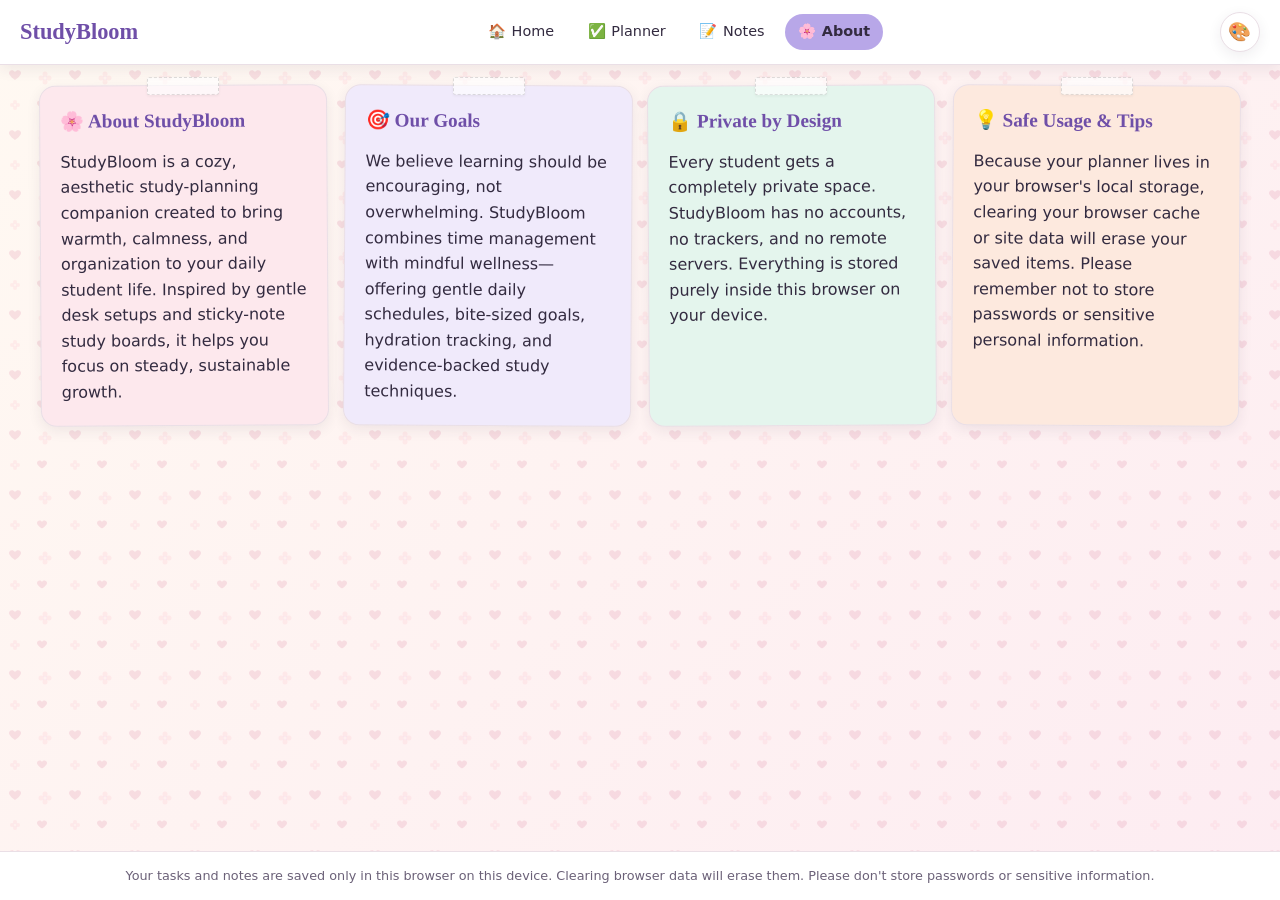
==== about.html @ 866d0c66 "Updated project with ongoing progress" ====
<!DOCTYPE html>
<html lang="en" data-theme="soft-pastel">
<head>
  <meta charset="UTF-8" />
  <meta http-equiv="X-UA-Compatible" content="IE=edge" />
  <meta name="viewport" content="width=device-width, initial-scale=1.0" />
  <meta http-equiv="Content-Security-Policy" content="default-src 'self'; script-src 'self'; style-src 'self'; img-src 'self' data:; connect-src 'none'; base-uri 'self'; form-action 'self';" />
  <title>StudyBloom – About</title>
  <link rel="stylesheet" href="css/base.css" />
  <link rel="stylesheet" href="css/themes.css" />
  <script src="js/theme.js"></script>
</head>
<body>
  <a class="skip-link" href="#main-content">Skip to main content</a>
  <header>
    <h1>StudyBloom</h1>
    <nav>
      <a href="index.html"><span aria-hidden="true">🏠</span> Home</a>
      <a href="planner.html"><span aria-hidden="true">✅</span> Planner</a>
      <a href="notes.html"><span aria-hidden="true">📝</span> Notes</a>
      <a href="about.html" aria-current="page"><span aria-hidden="true">🌸</span> About</a>
    </nav>
    <div id="theme-picker" class="theme-picker"></div>
  </header>
  <main id="main-content" role="main">
    <div class="notes-grid">
      <article class="note note-pink">
        <h2>🌸 About StudyBloom</h2>
        <p>StudyBloom is a cozy, aesthetic study-planning companion created to bring warmth, calmness, and organization to your daily student life. Inspired by gentle desk setups and sticky-note study boards, it helps you focus on steady, sustainable growth.</p>
      </article>

      <article class="note note-lavender">
        <h2>🎯 Our Goals</h2>
        <p>We believe learning should be encouraging, not overwhelming. StudyBloom combines time management with mindful wellness—offering gentle daily schedules, bite-sized goals, hydration tracking, and evidence-backed study techniques.</p>
      </article>

      <article class="note note-mint">
        <h2>🔒 Private by Design</h2>
        <p>Every student gets a completely private space. StudyBloom has no accounts, no trackers, and no remote servers. Everything is stored purely inside this browser on your device.</p>
      </article>

      <article class="note note-peach">
        <h2>💡 Safe Usage & Tips</h2>
        <p>Because your planner lives in your browser's local storage, clearing your browser cache or site data will erase your saved items. Please remember not to store passwords or sensitive personal information.</p>
      </article>
    </div>
  </main>
  <footer>
    <p>Your tasks and notes are saved only in this browser on this device. Clearing browser data will erase them. Please don't store passwords or sensitive information.</p>
  </footer>
  <noscript>StudyBloom needs JavaScript to work.</noscript>
</body>
</html>
---- css/base.css ----
/* css/base.css – Layout, components, sticky-note board, responsive rules */

*, *::before, *::after { box-sizing: border-box; margin: 0; padding: 0; }

:focus-visible { outline: 3px solid var(--color-heading); outline-offset: 2px; }

@media (prefers-reduced-motion: reduce) {
  *, *::before, *::after { animation-duration: .01ms !important; transition-duration: .01ms !important; }
  .note { transform: none !important; }
}

/* ── Form actions & hints ─────────────────────────────────── */
.form-actions { display: flex; justify-content: flex-start; gap: .5rem; flex-wrap: wrap; margin-top: .5rem; }
.timer-hint { font-size: .75rem; color: var(--color-text-muted); margin-top: .5rem; }

/* ── Base ─────────────────────────────────────────────────── */
html { font-size: 16px; }

body {
  font-family: system-ui, -apple-system, sans-serif;
  background: var(--bg-grad, var(--color-bg));
  color: var(--color-text);
  min-height: 100vh;
  display: flex;
  flex-direction: column;
  line-height: 1.6;
  position: relative;
}

body::before {
  content: "";
  position: fixed;
  inset: 0;
  z-index: -1;
  pointer-events: none;
  background-image: var(--wallpaper);
  background-repeat: repeat;
}

/* ── Skip link ────────────────────────────────────────────── */
.skip-link {
  position: absolute; top: -50px; left: 10px;
  background: var(--color-heading); color: #FFFFFF;
  padding: .5rem 1rem; z-index: 9999; border-radius: var(--radius);
  text-decoration: none; font-weight: 600;
  transition: top .15s ease;
}
.skip-link:focus { top: 10px; }

/* ── Header ───────────────────────────────────────────────── */
header {
  background: var(--color-surface);
  border-bottom: 1px solid var(--color-border);
  padding: .75rem 1.25rem;
  display: flex; align-items: center; justify-content: space-between;
  gap: .75rem;
  box-shadow: var(--shadow);
  position: sticky; top: 0; z-index: 100;
}

header h1 {
  font-family: "Segoe Print", "Bradley Hand", "Chalkboard SE", "Comic Sans MS", cursive;
  font-size: 1.4rem;
  color: var(--color-heading);
}

nav { display: flex; gap: .5rem; align-items: center; }

nav a {
  color: var(--color-text);
  text-decoration: none;
  padding: .4rem .8rem;
  border-radius: 99px;
  font-size: .9rem;
  font-weight: 500;
  display: inline-flex; align-items: center; gap: .35rem;
  transition: background .15s, color .15s;
}
nav a:hover { background: var(--color-border); }
nav a[aria-current="page"] {
  background: var(--color-primary);
  color: var(--color-primary-fg);
  font-weight: 600;
}

/* ── Theme Picker Popover ─────────────────────────────────── */
.theme-picker { position: relative; }

.theme-picker-btn {
  width: 40px; height: 40px; border-radius: 50%;
  border: 1.5px solid var(--color-border);
  background: var(--color-surface);
  color: var(--color-text);
  cursor: pointer;
  display: inline-flex; align-items: center; justify-content: center;
  font-size: 1.15rem;
  box-shadow: var(--shadow);
  transition: transform .15s;
}
.theme-picker-btn:hover { transform: scale(1.05); }

.theme-popover {
  position: absolute; right: 0; top: calc(100% + 8px);
  background: var(--color-surface);
  border: 1px solid var(--color-border);
  border-radius: 14px;
  padding: .5rem;
  box-shadow: 0 10px 25px rgba(0,0,0,.12);
  z-index: 1000;
  min-width: 180px;
  display: flex; flex-direction: column; gap: .25rem;
}
.theme-popover[hidden] { display: none !important; }

.theme-opt-btn {
  display: flex; align-items: center; gap: .6rem;
  border: none; background: transparent;
  padding: .45rem .75rem;
  border-radius: 8px; cursor: pointer;
  color: var(--color-text); font-size: .85rem; font-weight: 500;
  width: 100%; text-align: left;
}
.theme-opt-btn:hover { background: var(--color-accent); }
.theme-opt-btn .swatch {
  width: 18px; height: 18px; border-radius: 50%;
  border: 1px solid var(--color-border); flex-shrink: 0;
}
.theme-opt-btn .theme-check { margin-left: auto; font-weight: bold; color: var(--color-heading); }

/* ── Main & Board Layout ──────────────────────────────────── */
main {
  flex: 1;
  padding: 1.25rem;
  max-width: 1240px;
  width: 100%;
  margin: 0 auto;
}

/* Board grid on desktop */
.board {
  display: grid;
  grid-template-columns: 280px 1fr 320px;
  grid-template-areas:
    "today     schedule  wellness"
    "goals     schedule  quote"
    "technique schedule  timer"
    ".         schedule  tasks";
  gap: 1.25rem;
  align-items: start;
}

@media (max-width: 1080px) {
  .board {
    grid-template-columns: 1fr 1fr;
    grid-template-areas:
      "today     wellness"
      "schedule  schedule"
      "goals     quote"
      "technique timer"
      "tasks     tasks";
  }
}

@media (max-width: 720px) {
  .board {
    grid-template-columns: 1fr;
    display: flex;
    flex-direction: column;
    gap: 1.25rem;
  }
}

.board-area-today     { grid-area: today; }
.board-area-schedule  { grid-area: schedule; }
.board-area-goals     { grid-area: goals; }
.board-area-wellness  { grid-area: wellness; }
.board-area-quote     { grid-area: quote; }
.board-area-technique { grid-area: technique; }
.board-area-timer     { grid-area: timer; }
.board-area-tasks     { grid-area: tasks; }

/* ── Reusable Sticky-Note Paper Style ──────────────────────── */
.note, .widget {
  background: var(--color-surface);
  border: 1px solid var(--color-border);
  border-radius: var(--radius);
  padding: 1.25rem;
  box-shadow: var(--shadow);
  position: relative;
  transition: transform .2s ease, box-shadow .2s ease;
}

/* Washi tape strip on top center */
.note::before {
  content: "";
  position: absolute;
  top: -9px;
  left: 50%;
  transform: translateX(-50%);
  width: 72px;
  height: 18px;
  background: rgba(255, 255, 255, 0.65);
  border: 1px dashed rgba(80, 80, 80, 0.2);
  border-radius: 2px;
  box-shadow: 0 1px 3px rgba(0,0,0,0.06);
  z-index: 2;
  pointer-events: none;
}

@media (min-width: 1024px) {
  .note:nth-child(odd) { transform: rotate(-0.35deg); }
  .note:nth-child(even) { transform: rotate(0.35deg); }
  .note:hover { transform: rotate(0deg) translateY(-2px); box-shadow: 0 8px 20px rgba(0,0,0,.12); }
}

/* Note Tint Variations */
.note-pink     { background: var(--note-pink); }
.note-lavender { background: var(--note-lavender); }
.note-mint     { background: var(--note-mint); }
.note-yellow   { background: var(--note-yellow); }
.note-blue     { background: var(--note-blue); }
.note-peach    { background: var(--note-peach); }

.note h2, .widget h2 {
  font-family: "Segoe Print", "Bradley Hand", "Chalkboard SE", "Comic Sans MS", cursive;
  font-size: 1.2rem;
  font-weight: 700;
  color: var(--color-heading);
  margin-bottom: .75rem;
  display: flex; align-items: center; gap: .4rem;
}

/* ── Today Note ────────────────────────────────────────────── */
.today-weekday {
  font-family: "Segoe Print", "Bradley Hand", "Chalkboard SE", "Comic Sans MS", cursive;
  font-size: 2rem;
  line-height: 1.2;
  color: var(--color-heading);
  font-weight: 700;
}
.today-date {
  font-size: .95rem;
  color: var(--color-text-muted);
  margin-bottom: .4rem;
}
.today-greeting {
  font-size: 1rem;
  font-weight: 600;
  color: var(--color-text);
  margin-top: .4rem;
}
.today-tagline {
  font-style: italic;
  font-size: .85rem;
  color: var(--color-text-muted);
  margin-bottom: .8rem;
}
.today-actions {
  display: flex;
  flex-direction: column;
  gap: .4rem;
  margin-top: .6rem;
}
.today-actions a {
  text-decoration: none;
  padding: .45rem .8rem;
  border-radius: var(--radius);
  font-size: .85rem;
  font-weight: 600;
  text-align: center;
}

/* ── Schedule Component ────────────────────────────────────── */
.schedule-nav {
  display: flex; align-items: center; justify-content: space-between;
  margin-bottom: .75rem;
}
.schedule-nav-date {
  font-weight: 700; font-size: 1rem; color: var(--color-heading);
}
.schedule-list { list-style: none; display: flex; flex-direction: column; gap: .5rem; }
.schedule-row {
  display: flex; align-items: center; gap: .6rem;
  padding: .45rem .6rem; background: var(--color-surface);
  border: 1px solid var(--color-border); border-radius: 10px;
}
.schedule-row.done .schedule-text { text-decoration: line-through; color: var(--color-text-muted); }
.schedule-pill {
  font-size: .75rem; font-weight: 700;
  padding: .2rem .55rem; border-radius: 99px;
  background: var(--color-primary); color: var(--color-primary-fg);
  flex-shrink: 0;
}
.schedule-text { flex: 1; font-size: .88rem; word-break: break-word; }
.schedule-actions { display: flex; gap: .25rem; }
.schedule-actions button {
  padding: .2rem .4rem; font-size: .75rem;
}

/* ── Goals Component ───────────────────────────────────────── */
.goals-progress {
  font-size: .85rem; font-weight: 600; color: var(--color-text-muted);
  margin-bottom: .5rem;
}
.goals-celebration {
  background: var(--color-surface); padding: .35rem .6rem;
  border-radius: 8px; font-size: .8rem; color: var(--color-success);
  margin-bottom: .5rem; font-weight: 600; text-align: center;
}
.goals-list { list-style: none; display: flex; flex-direction: column; gap: .4rem; margin-bottom: .6rem; }
.goal-item {
  display: flex; align-items: center; gap: .5rem;
  padding: .35rem .5rem; background: var(--color-surface);
  border-radius: 8px; border: 1px solid var(--color-border);
}
.goal-item.done .goal-text { text-decoration: line-through; color: var(--color-text-muted); }
.goal-text { flex: 1; font-size: .88rem; }
.goal-add-row { display: flex; gap: .4rem; }
.goal-add-row input { flex: 1; }

/* ── Wellness & Water Component ───────────────────────────── */
.water-tracker { margin-bottom: .85rem; }
.water-label { font-size: .85rem; font-weight: 600; margin-bottom: .4rem; }
.water-cups { display: flex; gap: .4rem; flex-wrap: wrap; }
.cup-btn {
  background: var(--color-surface); border: 1.5px solid var(--color-border);
  border-radius: 8px; padding: .3rem .55rem; font-size: 1.1rem;
  cursor: pointer; transition: transform .1s, background .15s;
}
.cup-btn[aria-pressed="true"] { background: var(--color-primary); border-color: var(--color-heading); }
.reminders-title { font-size: .95rem; margin-bottom: .4rem; color: var(--color-heading); font-weight: 700; }
.reminders-list { list-style: none; display: flex; flex-direction: column; gap: .4rem; }
.reminder-item {
  font-size: .82rem; color: var(--color-text);
  display: flex; align-items: flex-start; gap: .4rem;
}

/* ── Study Techniques Component ───────────────────────────── */
.tech-list { list-style: none; display: flex; flex-direction: column; gap: .5rem; }
.tech-item {
  font-size: .84rem; line-height: 1.4;
  padding: .4rem .55rem; background: var(--color-surface);
  border-radius: 8px; border: 1px solid var(--color-border);
}
.tech-title { font-weight: 700; color: var(--color-heading); }

/* ── Footer ───────────────────────────────────────────────── */
footer {
  background: var(--color-surface);
  border-top: 1px solid var(--color-border);
  text-align: center;
  padding: .85rem 1rem;
  font-size: .8rem;
  color: var(--color-text-muted);
  margin-top: auto;
}

/* ── Mobile Tab Bar (Under 640px) ─────────────────────────── */
@media (max-width: 640px) {
  body { padding-bottom: calc(65px + env(safe-area-inset-bottom, 0px)); }
  nav {
    position: fixed; bottom: 0; left: 0; right: 0;
    background: var(--color-surface);
    border-top: 1px solid var(--color-border);
    box-shadow: 0 -2px 10px rgba(0,0,0,.08);
    display: grid; grid-template-columns: repeat(4, 1fr);
    padding: .35rem .25rem calc(.35rem + env(safe-area-inset-bottom, 0px));
    z-index: 1000;
  }
  nav a {
    flex-direction: column; gap: .15rem;
    font-size: .75rem; padding: .3rem .1rem;
    border-radius: 8px; justify-content: center;
    text-align: center;
  }
}

/* ── Storage Warning Banner ───────────────────────────────── */
.storage-warning {
  background: var(--color-warning);
  color: #FFFFFF;
  padding: .5rem 1rem;
  text-align: center;
  font-size: .85rem;
  font-weight: 600;
}

/* ── Status Message ───────────────────────────────────────── */
.status-msg {
  min-height: 1.5rem;
  font-size: .85rem;
  margin: .5rem 0;
  color: var(--color-success);
}
.status-msg.error { color: var(--color-danger); }

/* ── Priority Chips & Badges (High Contrast) ──────────────── */
.chip {
  display: inline-block;
  font-size: .72rem;
  font-weight: 700;
  padding: .15rem .5rem;
  border-radius: 99px;
  text-transform: uppercase;
  letter-spacing: .04em;
}
.chip-high    { background: var(--color-danger);  color: #FFFFFF; }
.chip-medium  { background: var(--color-warning); color: #FFFFFF; }
.chip-low     { background: var(--color-low);     color: #FFFFFF; }

/* ── Forms ─────────────────────────────────────────────────── */
.form-group { margin-bottom: .85rem; }
.form-group label { display: block; font-size: .875rem; margin-bottom: .3rem; font-weight: 600; }

input[type="text"],
input[type="time"],
input[type="date"],
select,
textarea {
  width: 100%;
  padding: .5rem .7rem;
  border: 1px solid var(--color-border);
  border-radius: var(--radius);
  background: var(--color-surface);
  color: var(--color-text);
  font-size: .95rem;
  font-family: inherit;
  transition: border-color .15s;
}

input:focus, select:focus, textarea:focus {
  border-color: var(--color-heading);
  outline: none;
  box-shadow: 0 0 0 3px rgba(184, 167, 232, 0.25);
}

textarea { min-height: 90px; resize: vertical; }

/* ── Buttons ────────────────────────────────────────────────── */
button, .btn {
  display: inline-flex; align-items: center; justify-content: center;
  gap: .4rem;
  padding: .5rem 1.1rem;
  border: none;
  border-radius: var(--radius);
  font-size: .9rem;
  font-family: inherit;
  font-weight: 600;
  cursor: pointer;
  background: var(--color-primary);
  color: var(--color-primary-fg);
  transition: opacity .15s, transform .1s;
}

button:disabled, .btn:disabled { opacity: .5; cursor: not-allowed; }
button:hover:not(:disabled), .btn:hover:not(:disabled) { opacity: .88; }

.btn-ghost {
  background: transparent;
  color: var(--color-heading);
  border: 1.5px solid var(--color-heading);
}

.btn-danger { background: var(--color-danger); color: #FFFFFF; }

/* ── Timer Display ─────────────────────────────────────────── */
.timer-widget { text-align: center; }

.timer-display {
  font-size: 3.2rem;
  font-weight: 700;
  font-variant-numeric: tabular-nums;
  color: var(--color-heading);
  letter-spacing: .05em;
  margin: .4rem 0;
}

.timer-mode {
  display: inline-block;
  background: var(--color-heading);
  color: #FFFFFF;
  font-size: .78rem;
  font-weight: 700;
  padding: .15rem .65rem;
  border-radius: 99px;
  text-transform: uppercase;
  letter-spacing: .05em;
  margin-bottom: .75rem;
}

.timer-controls { display: flex; justify-content: center; gap: .75rem; flex-wrap: wrap; }
.timer-controls button { min-width: 85px; }

/* ── Quote Note ────────────────────────────────────────────── */
.quote-text { font-style: italic; color: var(--color-text); margin-bottom: .5rem; font-size: .95rem; }
.quote-refresh { margin-top: .5rem; font-size: .82rem; }

/* ── Task and Note Lists ───────────────────────────────────── */
.task-list { list-style: none; }
.task-item {
  display: flex; align-items: flex-start; gap: .75rem;
  padding: .65rem; border-bottom: 1px solid var(--color-border);
}
.task-item:last-child { border-bottom: none; }
.task-item input[type="checkbox"] {
  width: 1.1rem; height: 1.1rem; flex-shrink: 0; margin-top: .2rem;
  accent-color: var(--color-heading); cursor: pointer;
}
.task-item .task-body { flex: 1; }
.task-item .task-title { font-size: .92rem; font-weight: 600; }
.task-item.completed .task-title { text-decoration: line-through; color: var(--color-text-muted); }
.task-item .task-meta { font-size: .78rem; color: var(--color-text-muted); margin-top: .15rem; }
.task-actions { display: flex; gap: .35rem; }
.task-actions button { padding: .2rem .45rem; font-size: .75rem; font-weight: 500; }

/* Stat card */
.stat-card {
  background: var(--color-surface);
  border: 1px solid var(--color-border);
  border-radius: var(--radius);
  padding: .85rem; text-align: center;
}
.stat-value {
  font-size: 1.8rem; font-weight: 700; color: var(--color-heading);
}
.stat-label {
  font-size: .8rem; color: var(--color-text-muted); margin-top: .2rem;
}

.dashboard-grid {
  display: grid; grid-template-columns: repeat(3, 1fr); gap: .6rem; margin-bottom: .75rem;
}

.empty-state {
  text-align: center; padding: 1.5rem;
  color: var(--color-text-muted); font-size: .88rem; font-style: italic;
}

/* ── Notes Grid (on notes.html) ────────────────────────────── */
.notes-grid {
  display: grid; grid-template-columns: repeat(auto-fill, minmax(260px, 1fr)); gap: 1rem;
}
.note-card {
  background: var(--color-surface); border: 1px solid var(--color-border);
  border-radius: var(--radius); padding: 1rem;
  display: flex; flex-direction: column; gap: .5rem;
  box-shadow: var(--shadow);
}
.note-card .note-title { font-size: .95rem; font-weight: 600; color: var(--color-heading); }
.note-card .note-subject { font-size: .75rem; color: var(--color-text-muted); }
.note-card .note-body { font-size: .875rem; color: var(--color-text); white-space: pre-wrap; word-break: break-word; }
.note-card .note-actions { display: flex; gap: .4rem; margin-top: auto; }
.note-card .note-actions button { padding: .25rem .55rem; font-size: .78rem; }

.search-row { display: flex; gap: .5rem; margin-bottom: 1rem; }
.search-row input { flex: 1; }

.filter-tabs { display: flex; gap: .5rem; margin-bottom: 1rem; }
.filter-tab {
  background: transparent; color: var(--color-text-muted);
  border: 1.5px solid var(--color-border);
  padding: .35rem .9rem; font-size: .85rem; border-radius: 99px;
}
.filter-tab.active {
  background: var(--color-primary); color: var(--color-primary-fg);
  border-color: var(--color-heading); font-weight: 600;
}
---- css/themes.css ----
/* css/themes.css – Four aesthetic theme token sets and swatches */

/* ── 1. Soft Pastel (default) ─────────────────────────────── */
[data-theme="soft-pastel"] {
  --bg-grad:           linear-gradient(135deg, #FFF9F2 0%, #FDECF2 100%);
  --color-bg:          #FFF9F2;
  --color-surface:     #FFFFFF;
  --color-text:        #332B40;
  --color-text-muted:  #6B6178;
  --color-primary:     #B8A7E8;
  --color-primary-fg:  #332B40;
  --color-accent:      #F3C6D3;
  --color-heading:     #6F4FA8;
  --color-border:      #EADFE6;
  --wallpaper:         url("../assets/wallpapers/soft-pastel.svg");
  --note-pink:         #FDE8ED;
  --note-lavender:     #F0EAFB;
  --note-mint:         #E4F5ED;
  --note-yellow:       #FFF6DB;
  --note-blue:         #E3F0FC;
  --note-peach:        #FDE9DE;

  --color-success:     #2D7A4F;
  --color-danger:      #A83232;
  --color-warning:     #996200;
  --color-low:         #2962FF;
  --color-medium:      #996200;
  --color-high:        #A83232;
  --shadow:            0 4px 14px rgba(51, 43, 64, 0.08);
  --radius:            16px;
}

/* ── 2. Lavender & White ──────────────────────────────────── */
[data-theme="lavender-white"] {
  --bg-grad:           linear-gradient(135deg, #FAF8FF 0%, #EEE8FB 100%);
  --color-bg:          #FAF8FF;
  --color-surface:     #FFFFFF;
  --color-text:        #2E2A3B;
  --color-text-muted:  #655F78;
  --color-primary:     #B8A7E8;
  --color-primary-fg:  #2E2A3B;
  --color-accent:      #E7E0FA;
  --color-heading:     #5B3FB0;
  --color-border:      #E4DDF5;
  --wallpaper:         url("../assets/wallpapers/lavender-white.svg");
  --note-pink:         #FBE5EF;
  --note-lavender:     #EDE7FC;
  --note-mint:         #E2F3EC;
  --note-yellow:       #FFF4D8;
  --note-blue:         #E1EFFD;
  --note-peach:        #FDE7DE;

  --color-success:     #2E7D32;
  --color-danger:      #C2185B;
  --color-warning:     #8D6E63;
  --color-low:         #1976D2;
  --color-medium:      #8D6E63;
  --color-high:        #C2185B;
  --shadow:            0 4px 14px rgba(46, 42, 59, 0.08);
  --radius:            16px;
}

/* ── 3. Beige Academia (dark-academia) ─────────────────────── */
[data-theme="dark-academia"] {
  --bg-grad:           linear-gradient(135deg, #F5ECDD 0%, #E9DAC1 100%);
  --color-bg:          #F5ECDD;
  --color-surface:     #FBF6EC;
  --color-text:        #3B2A1E;
  --color-text-muted:  #6E5A49;
  --color-primary:     #8B5E3C;
  --color-primary-fg:  #FFF8EC;
  --color-accent:      #C8A27A;
  --color-heading:     #6B4423;
  --color-border:      #D9C6A5;
  --wallpaper:         url("../assets/wallpapers/dark-academia.svg");
  --note-pink:         #F5DED9;
  --note-lavender:     #EADED6;
  --note-mint:         #E1E8DC;
  --note-yellow:       #F6EDD4;
  --note-blue:         #DCE3E5;
  --note-peach:        #F6E2D0;

  --color-success:     #386641;
  --color-danger:      #8B263E;
  --color-warning:     #9A5B2D;
  --color-low:         #496A81;
  --color-medium:      #9A5B2D;
  --color-high:        #8B263E;
  --shadow:            0 4px 14px rgba(59, 42, 30, 0.09);
  --radius:            16px;
}

/* ── 4. Sage Green (sage-green) ───────────────────────────── */
[data-theme="sage-green"] {
  --bg-grad:           linear-gradient(135deg, #F4F7F1 0%, #E2ECDC 100%);
  --color-bg:          #F4F7F1;
  --color-surface:     #FDFEFB;
  --color-text:        #26352B;
  --color-text-muted:  #56655A;
  --color-primary:     #A8C3A0;
  --color-primary-fg:  #26352B;
  --color-accent:      #DCE8D7;
  --color-heading:     #3F6B4A;
  --color-border:      #D5E1D0;
  --wallpaper:         url("../assets/wallpapers/sage-green.svg");
  --note-pink:         #FCE8EB;
  --note-lavender:     #EAE6F4;
  --note-mint:         #E3EFE1;
  --note-yellow:       #FFF5DC;
  --note-blue:         #E0EEF5;
  --note-peach:        #FCE9DE;

  --color-success:     #2D6A4F;
  --color-danger:      #A83232;
  --color-warning:     #8C6D1F;
  --color-low:         #2B6CB0;
  --color-medium:      #8C6D1F;
  --color-high:        #A83232;
  --shadow:            0 4px 14px rgba(38, 53, 43, 0.08);
  --radius:            16px;
}

/* ── Swatch styles for the theme picker popover ────────────── */
.swatch[data-swatch="soft-pastel"]    { background: linear-gradient(135deg, #FFF9F2 50%, #B8A7E8 50%); }
.swatch[data-swatch="lavender-white"] { background: linear-gradient(135deg, #FAF8FF 50%, #B8A7E8 50%); }
.swatch[data-swatch="dark-academia"]  { background: linear-gradient(135deg, #F5ECDD 50%, #8B5E3C 50%); }
.swatch[data-swatch="sage-green"]     { background: linear-gradient(135deg, #F4F7F1 50%, #A8C3A0 50%); }
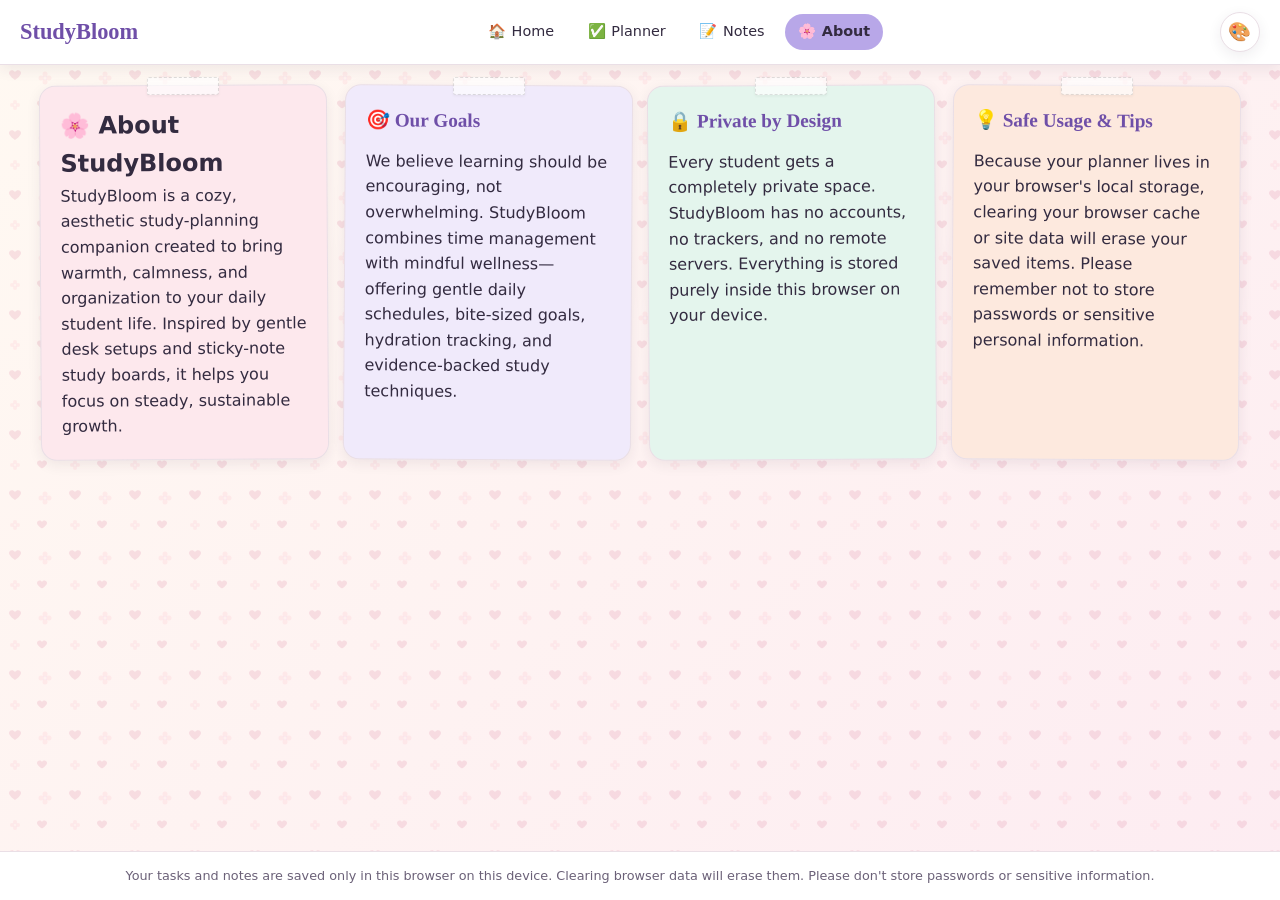
==== commit 85b4b152: "Updated project with ongoing progress" ====
--- a/about.html
+++ b/about.html
@@ -13,7 +13,7 @@
 <body>
   <a class="skip-link" href="#main-content">Skip to main content</a>
   <header>
-    <h1>StudyBloom</h1>
+    <a href="index.html" class="logo">StudyBloom</a>
     <nav>
       <a href="index.html"><span aria-hidden="true">🏠</span> Home</a>
       <a href="planner.html"><span aria-hidden="true">✅</span> Planner</a>
@@ -25,7 +25,7 @@
   <main id="main-content" role="main">
     <div class="notes-grid">
       <article class="note note-pink">
-        <h2>🌸 About StudyBloom</h2>
+        <h1>🌸 About StudyBloom</h1>
         <p>StudyBloom is a cozy, aesthetic study-planning companion created to bring warmth, calmness, and organization to your daily student life. Inspired by gentle desk setups and sticky-note study boards, it helps you focus on steady, sustainable growth.</p>
       </article>
 
--- a/css/base.css
+++ b/css/base.css
@@ -58,10 +58,12 @@
   position: sticky; top: 0; z-index: 100;
 }
 
-header h1 {
+header h1, header .logo {
   font-family: "Segoe Print", "Bradley Hand", "Chalkboard SE", "Comic Sans MS", cursive;
   font-size: 1.4rem;
   color: var(--color-heading);
+  text-decoration: none;
+  font-weight: 700;
 }
 
 nav { display: flex; gap: .5rem; align-items: center; }
@@ -143,8 +145,7 @@
   grid-template-areas:
     "today     schedule  wellness"
     "goals     schedule  quote"
-    "technique schedule  timer"
-    ".         schedule  tasks";
+    "technique corner    timer";
   gap: 1.25rem;
   align-items: start;
 }
@@ -157,7 +158,7 @@
       "schedule  schedule"
       "goals     quote"
       "technique timer"
-      "tasks     tasks";
+      "corner    corner";
   }
 }
 
@@ -177,7 +178,142 @@
 .board-area-quote     { grid-area: quote; }
 .board-area-technique { grid-area: technique; }
 .board-area-timer     { grid-area: timer; }
-.board-area-tasks     { grid-area: tasks; }
+.board-area-corner    { grid-area: corner; }
+
+.corner-img { max-width: 100%; height: auto; display: block; border-radius: 10px; margin-bottom: .6rem; }
+.corner-caption {
+  font-family: "Segoe Print", "Bradley Hand", "Chalkboard SE", "Comic Sans MS", cursive;
+  font-size: .95rem;
+  text-align: center;
+  color: var(--color-heading);
+  font-weight: 700;
+}
+
+/* ── Planner 2-Column Board ───────────────────────────────── */
+.planner-board {
+  display: grid;
+  grid-template-columns: 1fr 340px;
+  grid-template-areas:
+    "title     overview"
+    "calendar  overview"
+    "form      overview"
+    "list      .";
+  gap: 1.25rem;
+  align-items: start;
+}
+
+@media (max-width: 1023px) {
+  .planner-board {
+    display: flex;
+    flex-direction: column;
+    gap: 1.25rem;
+  }
+  .area-title    { order: 1; }
+  .area-overview { order: 2; }
+  .area-calendar { order: 3; }
+  .area-form     { order: 4; }
+  .area-list     { order: 5; }
+}
+
+.area-title    { grid-area: title; }
+.area-overview { grid-area: overview; }
+.area-calendar { grid-area: calendar; }
+.area-form     { grid-area: form; }
+.area-list     { grid-area: list; }
+
+.planner-title-card {
+  max-width: 320px;
+}
+.planner-title-card h1 {
+  font-family: "Segoe Print", "Bradley Hand", "Chalkboard SE", "Comic Sans MS", cursive;
+  font-size: 1.6rem; color: var(--color-heading); line-height: 1.2;
+}
+.planner-tagline {
+  font-style: italic; color: var(--color-text-muted); font-size: .88rem; margin-top: .2rem;
+}
+
+.form-row-compact {
+  display: grid;
+  grid-template-columns: 1fr 1fr 1fr;
+  gap: .6rem;
+}
+@media (max-width: 640px) {
+  .form-row-compact {
+    grid-template-columns: 1fr;
+  }
+}
+
+/* ── Planner Calendar ─────────────────────────────────────── */
+.calendar-header {
+  display: flex; align-items: center; justify-content: space-between;
+  margin-bottom: .75rem;
+}
+.calendar-month-title {
+  font-family: "Segoe Print", "Bradley Hand", "Chalkboard SE", "Comic Sans MS", cursive;
+  font-size: 1.15rem; font-weight: 700; color: var(--color-heading);
+}
+.calendar-weekdays {
+  display: grid; grid-template-columns: repeat(7, 1fr);
+  text-align: center; font-weight: 700; font-size: .8rem;
+  color: var(--color-text-muted); margin-bottom: .4rem;
+}
+.calendar-grid {
+  display: grid; grid-template-columns: repeat(7, 1fr); gap: 4px;
+}
+.calendar-day-btn {
+  aspect-ratio: 1;
+  display: flex; flex-direction: column; align-items: center; justify-content: flex-start;
+  padding: 4px 2px; border-radius: 8px;
+  background: var(--color-surface); border: 1px solid var(--color-border);
+  cursor: pointer; position: relative; font-size: .85rem; color: var(--color-text);
+  min-height: 44px;
+}
+.calendar-day-btn:hover { background: var(--color-accent); }
+.calendar-day-btn.is-other-month { opacity: 0.42; }
+.calendar-day-btn.is-today {
+  box-shadow: 0 0 0 2px var(--color-heading); font-weight: 700;
+}
+.calendar-day-btn.is-selected {
+  background: var(--color-primary); color: var(--color-primary-fg);
+}
+.day-num { font-size: .82rem; line-height: 1.1; }
+.day-badges {
+  display: flex; gap: 2px; align-items: center; justify-content: center;
+  margin-top: 2px; flex-wrap: wrap; font-size: .7rem; line-height: 1;
+}
+.day-pending-count {
+  background: var(--color-primary); color: var(--color-primary-fg);
+  border-radius: 99px; padding: 1px 4px; font-size: .68rem; font-weight: 700;
+}
+.day-done-check { font-size: .72rem; color: var(--color-success); font-weight: bold; }
+.day-overdue-mark { font-size: .72rem; color: var(--color-danger); font-weight: bold; }
+.day-dots { display: flex; gap: 2px; margin-top: 2px; }
+.dot { width: 5px; height: 5px; border-radius: 50%; }
+.dot-high { background: var(--color-danger); }
+.dot-medium { background: var(--color-warning); }
+.dot-low { background: var(--color-low); }
+
+.calendar-legend {
+  display: flex; gap: .75rem; flex-wrap: wrap; font-size: .75rem;
+  color: var(--color-text-muted); margin-top: .6rem;
+}
+.calendar-legend span { display: inline-flex; align-items: center; gap: 3px; }
+
+.day-panel {
+  background: var(--color-surface); border: 1px solid var(--color-border);
+  border-radius: 12px; padding: .85rem; margin-top: .75rem;
+}
+.day-panel-header {
+  display: flex; justify-content: space-between; align-items: center;
+  margin-bottom: .6rem; font-weight: 700; color: var(--color-heading);
+}
+
+.task-status-badge {
+  font-size: .75rem; font-weight: 700; margin-left: .4rem;
+  padding: .1rem .45rem; border-radius: 99px; display: inline-block;
+}
+.badge-overdue { background: var(--color-danger); color: #fff; }
+.badge-today   { background: var(--color-warning); color: #fff; }
 
 /* ── Reusable Sticky-Note Paper Style ──────────────────────── */
 .note, .widget {
